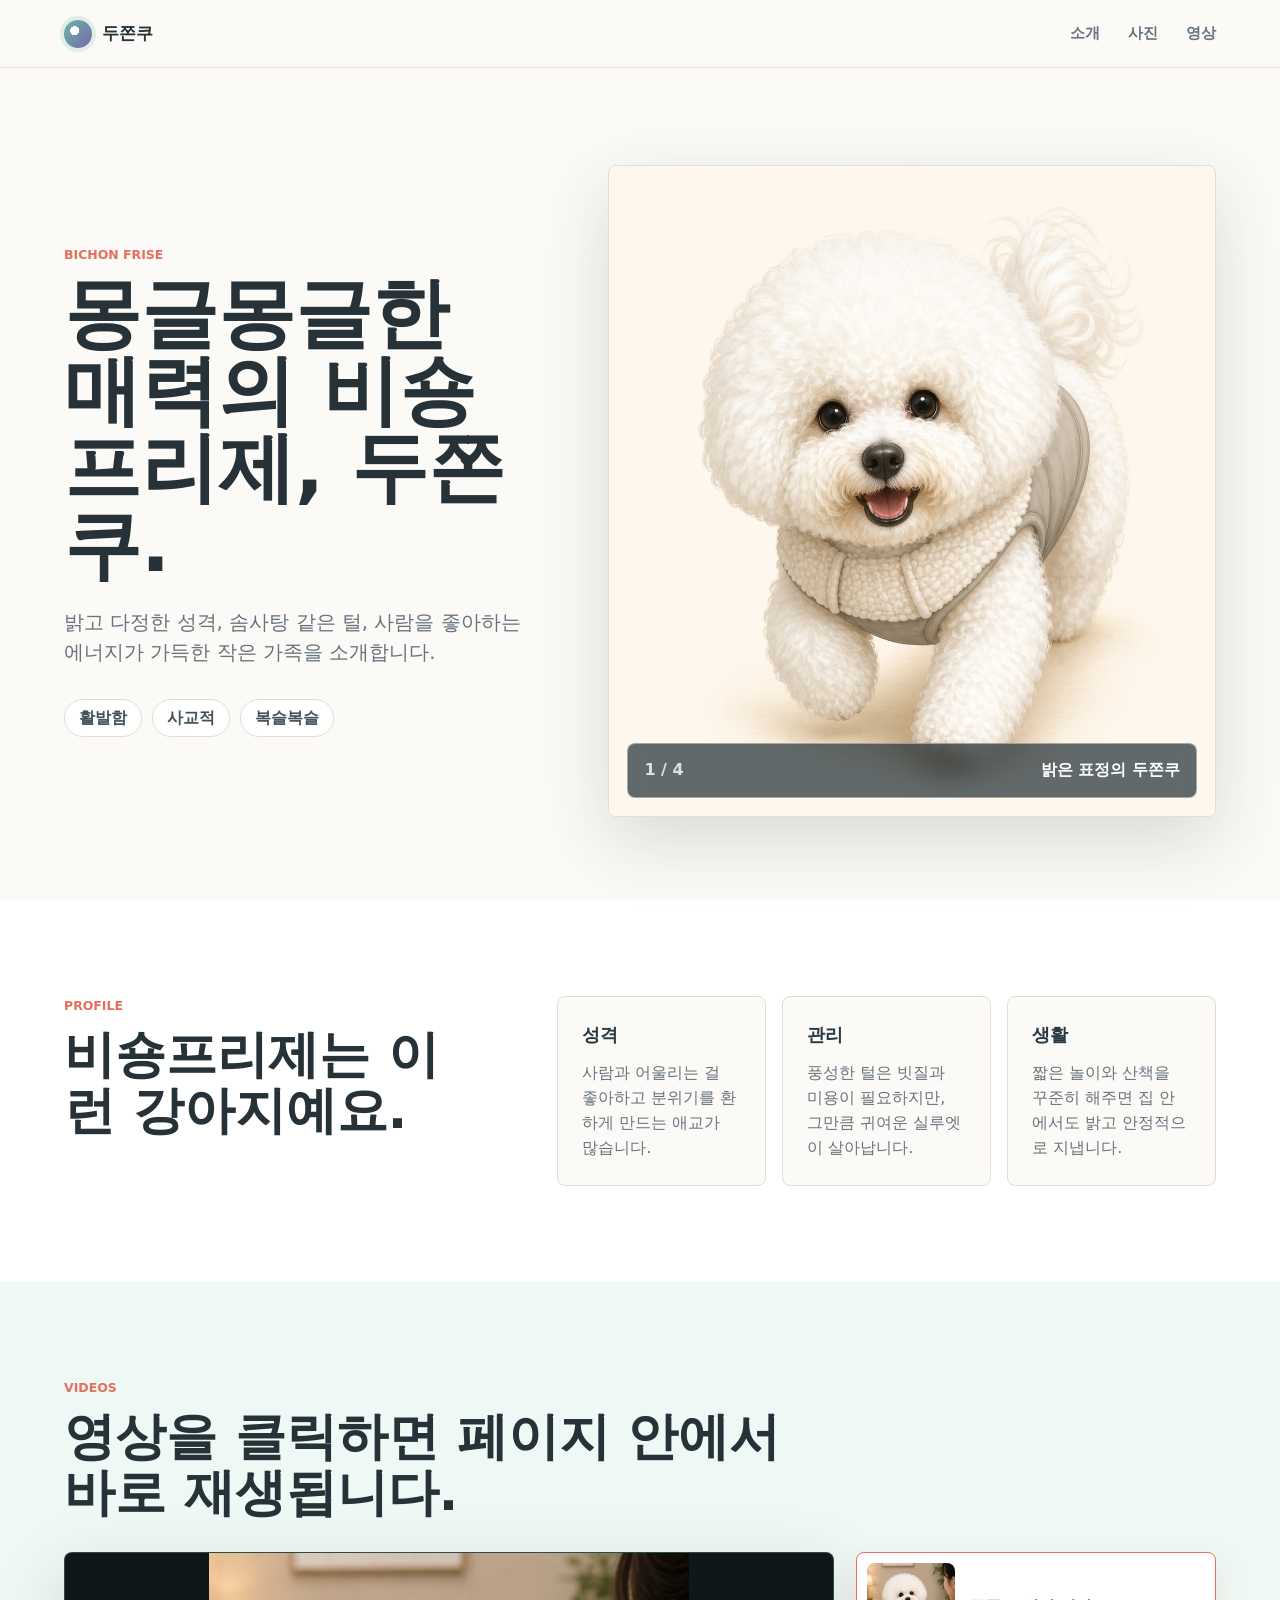
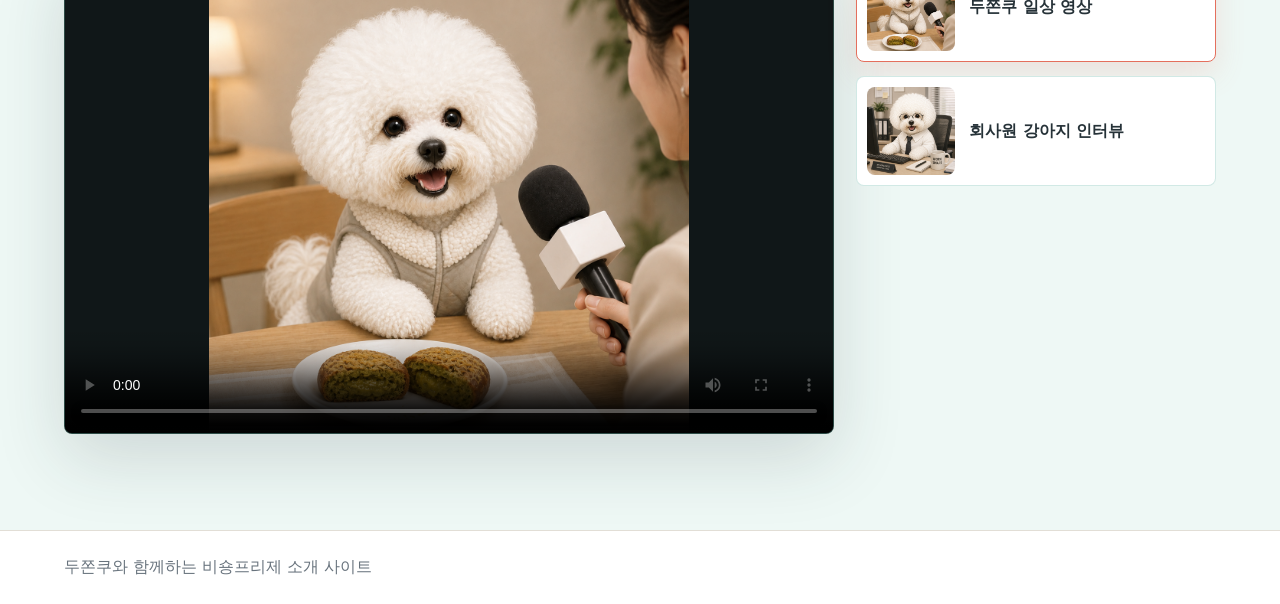
==== dog/index.html @ 3d0ca7e3 "Add Bichon Frise dog site" ====
<!doctype html>
<html lang="ko">
  <head>
    <meta charset="utf-8">
    <meta name="viewport" content="width=device-width, initial-scale=1">
    <title>비숑프리제 두쫀쿠 소개</title>
    <link rel="stylesheet" href="styles.css">
  </head>
  <body>
    <header class="site-header">
      <a class="brand" href="#home" aria-label="두쫀쿠 홈">
        <span class="brand-dot" aria-hidden="true"></span>
        두쫀쿠
      </a>
      <nav class="nav" aria-label="주요 메뉴">
        <a href="#profile">소개</a>
        <a href="#gallery">사진</a>
        <a href="#videos">영상</a>
      </nav>
    </header>

    <main id="home">
      <section class="hero">
        <div class="hero-copy">
          <p class="eyebrow">Bichon Frise</p>
          <h1>몽글몽글한 매력의 비숑프리제, 두쫀쿠.</h1>
          <p class="intro">
            밝고 다정한 성격, 솜사탕 같은 털, 사람을 좋아하는 에너지가 가득한 작은 가족을 소개합니다.
          </p>
          <div class="quick-facts" aria-label="비숑프리제 특징">
            <span>활발함</span>
            <span>사교적</span>
            <span>복슬복슬</span>
          </div>
        </div>

        <section class="slideshow" id="gallery" aria-label="사진 자동 슬라이드">
          <img id="slide-image" src="picture/KakaoTalk_20260519_180135559.png" alt="비숑프리제 두쫀쿠 사진">
          <div class="slide-caption">
            <span id="slide-count">1 / 4</span>
            <strong id="slide-title">밝은 표정의 두쫀쿠</strong>
          </div>
        </section>
      </section>

      <section class="section profile" id="profile">
        <div>
          <p class="eyebrow">Profile</p>
          <h2>비숑프리제는 이런 강아지예요.</h2>
        </div>
        <div class="profile-grid">
          <article>
            <h3>성격</h3>
            <p>사람과 어울리는 걸 좋아하고 분위기를 환하게 만드는 애교가 많습니다.</p>
          </article>
          <article>
            <h3>관리</h3>
            <p>풍성한 털은 빗질과 미용이 필요하지만, 그만큼 귀여운 실루엣이 살아납니다.</p>
          </article>
          <article>
            <h3>생활</h3>
            <p>짧은 놀이와 산책을 꾸준히 해주면 집 안에서도 밝고 안정적으로 지냅니다.</p>
          </article>
        </div>
      </section>

      <section class="section videos" id="videos">
        <div class="section-heading">
          <p class="eyebrow">Videos</p>
          <h2>영상을 클릭하면 페이지 안에서 바로 재생됩니다.</h2>
        </div>

        <div class="video-layout">
          <div class="video-player">
            <video id="main-video" controls preload="metadata" poster="picture/두쫀쿠.png">
              <source src="picture/두쫀쿠1.mp4" type="video/mp4">
              브라우저가 동영상 재생을 지원하지 않습니다.
            </video>
          </div>

          <div class="video-list" aria-label="영상 목록">
            <button class="video-card active" type="button" data-video="picture/두쫀쿠1.mp4" data-poster="picture/두쫀쿠.png">
              <img src="picture/두쫀쿠.png" alt="두쫀쿠 영상 미리보기">
              <span>두쫀쿠 일상 영상</span>
            </button>
            <button class="video-card" type="button" data-video="picture/회사원강아지인터뷰.mp4" data-poster="picture/회사원강아지.png">
              <img src="picture/회사원강아지.png" alt="회사원 강아지 인터뷰 영상 미리보기">
              <span>회사원 강아지 인터뷰</span>
            </button>
          </div>
        </div>
      </section>
    </main>

    <footer class="footer">
      <p>두쫀쿠와 함께하는 비숑프리제 소개 사이트</p>
    </footer>

    <script src="script.js"></script>
  </body>
</html>
---- dog/styles.css ----
:root {
  color-scheme: light;
  --ink: #263238;
  --muted: #68737d;
  --paper: #fbfaf7;
  --panel: #ffffff;
  --line: #e2ded6;
  --mint: #69b7a8;
  --coral: #e46f5d;
  --plum: #7868a6;
  --sun: #f7c85f;
  --shadow: 0 24px 70px rgba(38, 50, 56, 0.16);
}

* {
  box-sizing: border-box;
}

html {
  scroll-behavior: smooth;
}

body {
  margin: 0;
  background: var(--paper);
  color: var(--ink);
  font-family: "Segoe UI", system-ui, -apple-system, BlinkMacSystemFont, sans-serif;
  line-height: 1.55;
}

a {
  color: inherit;
  text-decoration: none;
}

button,
video {
  font: inherit;
}

.site-header {
  position: sticky;
  top: 0;
  z-index: 20;
  display: flex;
  align-items: center;
  justify-content: space-between;
  gap: 20px;
  min-height: 68px;
  padding: 16px clamp(18px, 5vw, 76px);
  border-bottom: 1px solid rgba(226, 222, 214, 0.86);
  background: rgba(251, 250, 247, 0.92);
  backdrop-filter: blur(14px);
}

.brand {
  display: inline-flex;
  align-items: center;
  gap: 10px;
  font-size: 1.05rem;
  font-weight: 900;
}

.brand-dot {
  width: 28px;
  height: 28px;
  border-radius: 50%;
  background:
    radial-gradient(circle at 38% 38%, #ffffff 0 18%, transparent 19%),
    linear-gradient(135deg, var(--mint), var(--plum));
  box-shadow: 0 0 0 4px rgba(105, 183, 168, 0.18);
}

.nav {
  display: flex;
  align-items: center;
  gap: clamp(14px, 3vw, 28px);
  color: var(--muted);
  font-size: 0.95rem;
  font-weight: 800;
}

.nav a:hover {
  color: var(--coral);
}

.hero {
  min-height: calc(100vh - 68px);
  display: grid;
  grid-template-columns: minmax(0, 0.86fr) minmax(340px, 1.14fr);
  align-items: center;
  gap: clamp(32px, 7vw, 86px);
  padding: clamp(42px, 8vw, 92px) clamp(18px, 5vw, 76px) clamp(36px, 7vw, 78px);
}

.hero-copy {
  max-width: 680px;
}

.eyebrow {
  margin: 0 0 12px;
  color: var(--coral);
  font-size: 0.78rem;
  font-weight: 900;
  letter-spacing: 0;
  text-transform: uppercase;
}

h1,
h2,
h3,
p {
  overflow-wrap: anywhere;
}

h1 {
  margin: 0;
  font-size: clamp(2.7rem, 6vw, 5.8rem);
  line-height: 1;
  letter-spacing: 0;
}

.intro {
  max-width: 590px;
  margin: 24px 0 0;
  color: var(--muted);
  font-size: clamp(1.06rem, 2vw, 1.24rem);
}

.quick-facts {
  display: flex;
  flex-wrap: wrap;
  gap: 10px;
  margin-top: 30px;
}

.quick-facts span {
  display: inline-flex;
  align-items: center;
  min-height: 38px;
  padding: 0 14px;
  border: 1px solid var(--line);
  border-radius: 999px;
  background: #ffffff;
  color: #41515a;
  font-weight: 900;
}

.slideshow {
  position: relative;
  min-height: min(64vw, 650px);
  border: 1px solid var(--line);
  border-radius: 8px;
  background: var(--panel);
  box-shadow: var(--shadow);
  overflow: hidden;
}

.slideshow img {
  width: 100%;
  height: 100%;
  min-height: min(64vw, 650px);
  display: block;
  object-fit: cover;
  transition: opacity 360ms ease;
}

.slideshow img.is-fading {
  opacity: 0.18;
}

.slide-caption {
  position: absolute;
  left: 18px;
  right: 18px;
  bottom: 18px;
  display: flex;
  align-items: center;
  justify-content: space-between;
  gap: 12px;
  padding: 14px 16px;
  border: 1px solid rgba(255, 255, 255, 0.42);
  border-radius: 8px;
  background: rgba(38, 50, 56, 0.72);
  color: #ffffff;
  backdrop-filter: blur(10px);
}

.slide-caption span {
  color: rgba(255, 255, 255, 0.8);
  font-weight: 800;
}

.slide-caption strong {
  text-align: right;
}

.section {
  padding: clamp(56px, 8vw, 96px) clamp(18px, 5vw, 76px);
}

.profile {
  display: grid;
  grid-template-columns: minmax(0, 0.78fr) minmax(320px, 1.22fr);
  gap: clamp(28px, 6vw, 72px);
  align-items: start;
  background: #ffffff;
}

h2 {
  margin: 0;
  font-size: clamp(2rem, 4vw, 3.45rem);
  line-height: 1.08;
  letter-spacing: 0;
}

.profile-grid {
  display: grid;
  grid-template-columns: repeat(3, minmax(0, 1fr));
  gap: 16px;
}

.profile-grid article {
  min-height: 190px;
  padding: 24px;
  border: 1px solid var(--line);
  border-radius: 8px;
  background: var(--paper);
}

.profile-grid h3 {
  margin: 0;
  color: #293942;
  font-size: 1.14rem;
}

.profile-grid p {
  margin: 12px 0 0;
  color: var(--muted);
}

.videos {
  background: #eef8f5;
}

.section-heading {
  max-width: 780px;
}

.video-layout {
  display: grid;
  grid-template-columns: minmax(0, 1fr) minmax(260px, 360px);
  gap: 22px;
  align-items: start;
  margin-top: 32px;
}

.video-player {
  border: 1px solid rgba(105, 183, 168, 0.32);
  border-radius: 8px;
  background: #101718;
  box-shadow: var(--shadow);
  overflow: hidden;
}

.video-player video {
  width: 100%;
  aspect-ratio: 16 / 10;
  display: block;
  background: #101718;
  object-fit: contain;
}

.video-list {
  display: grid;
  gap: 14px;
}

.video-card {
  display: grid;
  grid-template-columns: 88px 1fr;
  align-items: center;
  gap: 14px;
  width: 100%;
  padding: 10px;
  border: 1px solid rgba(105, 183, 168, 0.3);
  border-radius: 8px;
  background: #ffffff;
  color: var(--ink);
  cursor: pointer;
  text-align: left;
  font-weight: 900;
}

.video-card:hover,
.video-card.active {
  border-color: var(--coral);
  box-shadow: 0 12px 30px rgba(228, 111, 93, 0.16);
}

.video-card img {
  width: 88px;
  aspect-ratio: 1;
  border-radius: 8px;
  object-fit: cover;
}

.footer {
  padding: 24px clamp(18px, 5vw, 76px);
  border-top: 1px solid var(--line);
  background: #ffffff;
  color: var(--muted);
}

.footer p {
  margin: 0;
}

@media (max-width: 960px) {
  .hero,
  .profile,
  .video-layout {
    grid-template-columns: 1fr;
  }

  .hero {
    min-height: auto;
  }

  .profile-grid {
    grid-template-columns: 1fr;
  }
}

@media (max-width: 560px) {
  .site-header {
    position: static;
    align-items: flex-start;
    flex-direction: column;
  }

  .nav {
    width: 100%;
    justify-content: space-between;
  }

  .slide-caption {
    align-items: flex-start;
    flex-direction: column;
  }

  .slide-caption strong {
    text-align: left;
  }

  .video-card {
    grid-template-columns: 72px 1fr;
  }

  .video-card img {
    width: 72px;
  }
}
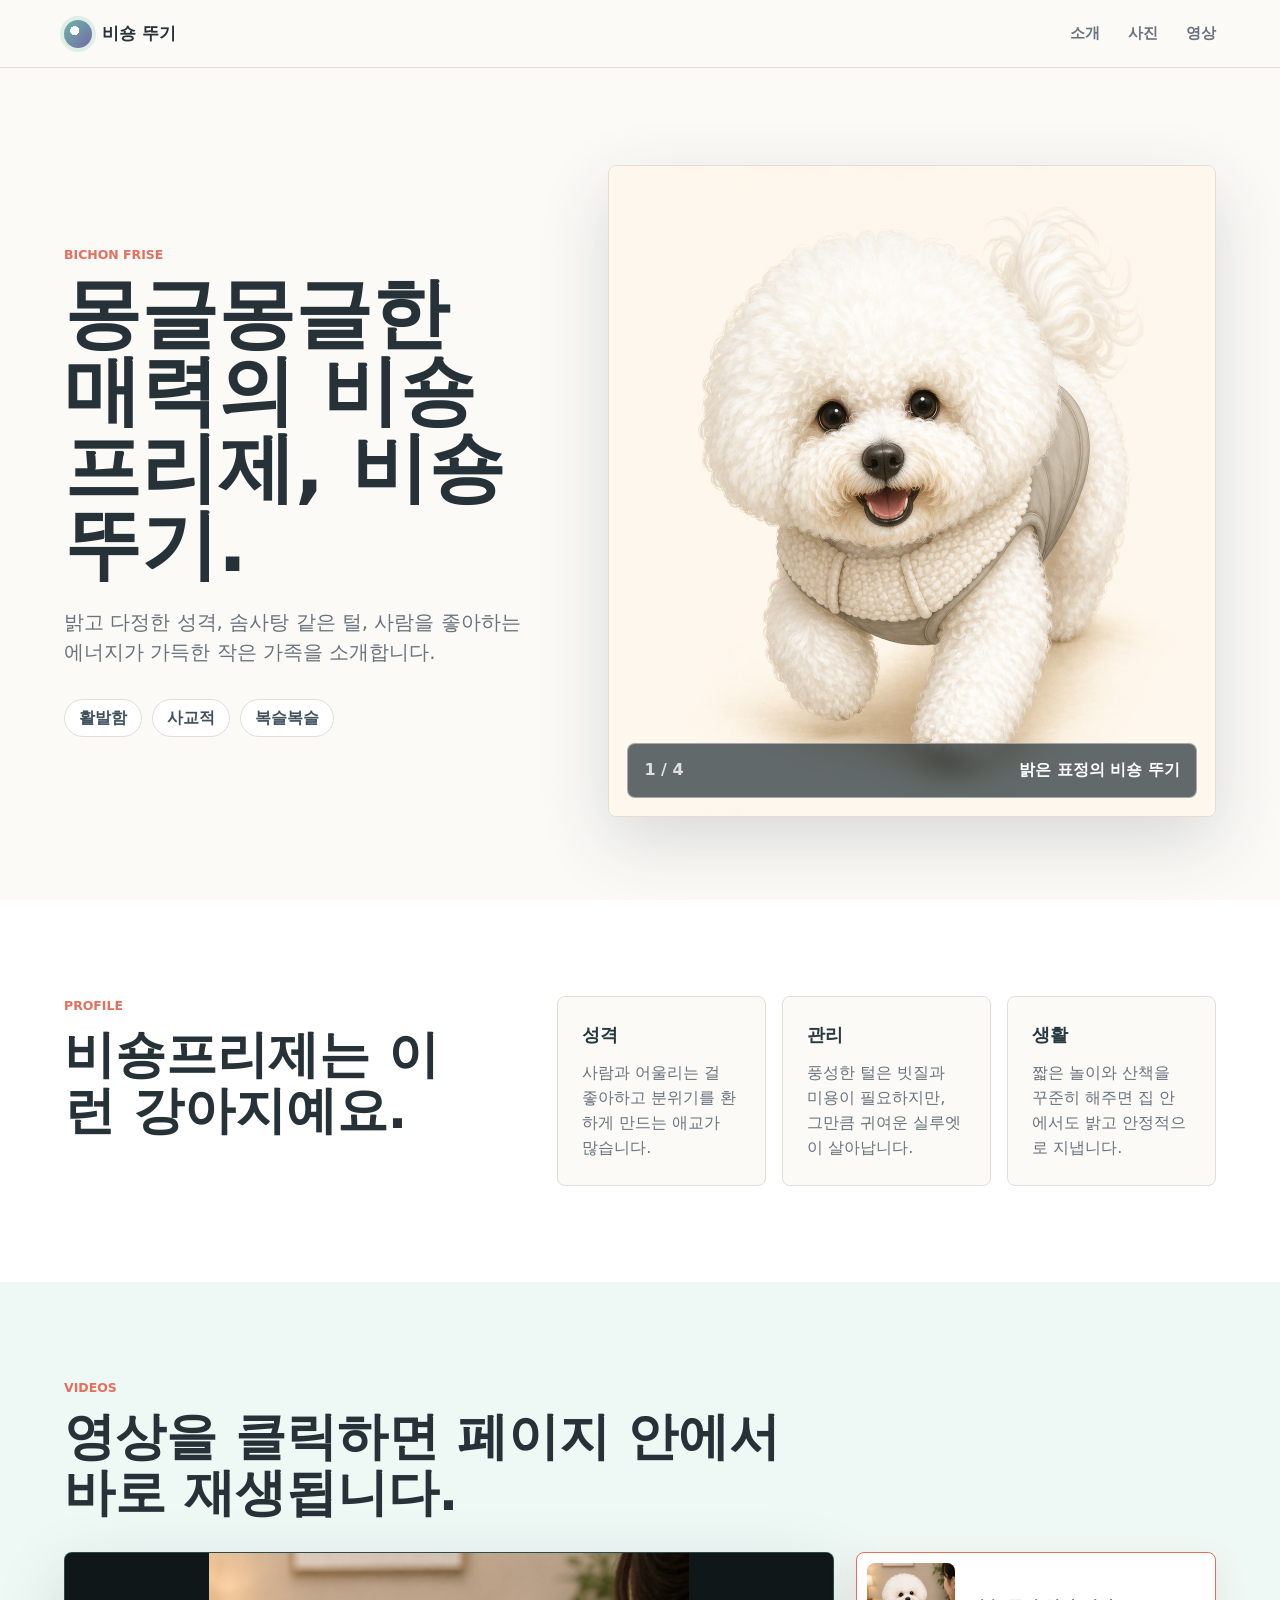
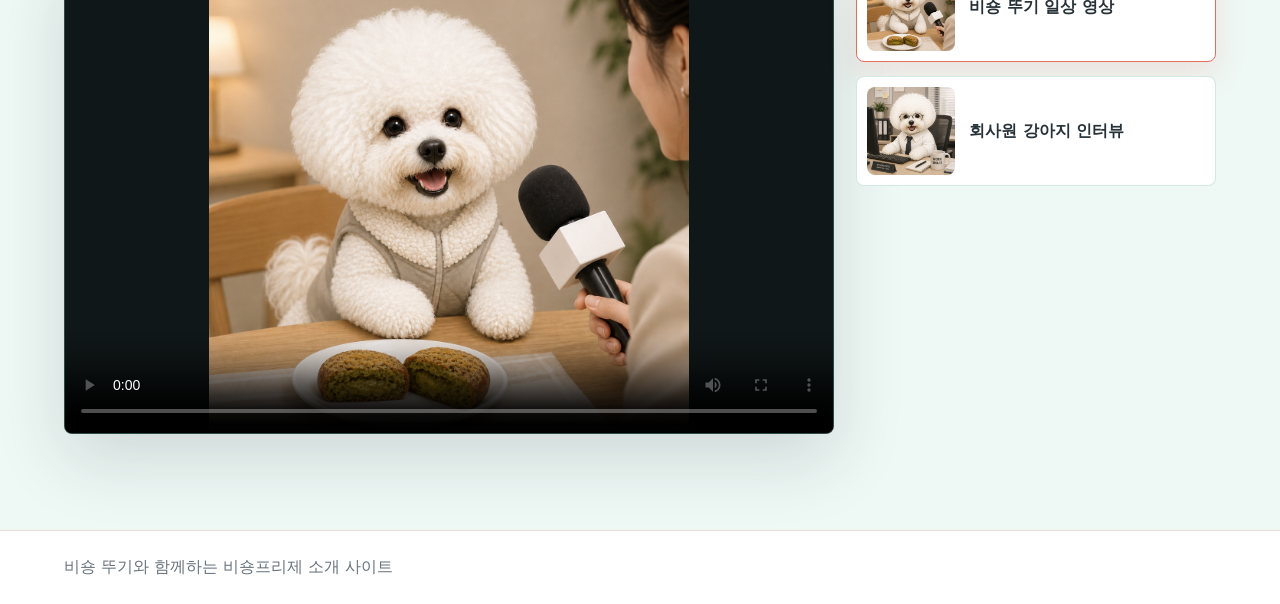
==== commit cf31a298: "Rename dog site title to Bichon Ttugi" ====
--- a/dog/index.html
+++ b/dog/index.html
@@ -3,14 +3,14 @@
   <head>
     <meta charset="utf-8">
     <meta name="viewport" content="width=device-width, initial-scale=1">
-    <title>비숑프리제 두쫀쿠 소개</title>
+    <title>비숑 뚜기 소개</title>
     <link rel="stylesheet" href="styles.css">
   </head>
   <body>
     <header class="site-header">
-      <a class="brand" href="#home" aria-label="두쫀쿠 홈">
+      <a class="brand" href="#home" aria-label="비숑 뚜기 홈">
         <span class="brand-dot" aria-hidden="true"></span>
-        두쫀쿠
+        비숑 뚜기
       </a>
       <nav class="nav" aria-label="주요 메뉴">
         <a href="#profile">소개</a>
@@ -23,7 +23,7 @@
       <section class="hero">
         <div class="hero-copy">
           <p class="eyebrow">Bichon Frise</p>
-          <h1>몽글몽글한 매력의 비숑프리제, 두쫀쿠.</h1>
+          <h1>몽글몽글한 매력의 비숑프리제, 비숑 뚜기.</h1>
           <p class="intro">
             밝고 다정한 성격, 솜사탕 같은 털, 사람을 좋아하는 에너지가 가득한 작은 가족을 소개합니다.
           </p>
@@ -35,10 +35,10 @@
         </div>
 
         <section class="slideshow" id="gallery" aria-label="사진 자동 슬라이드">
-          <img id="slide-image" src="picture/KakaoTalk_20260519_180135559.png" alt="비숑프리제 두쫀쿠 사진">
+          <img id="slide-image" src="picture/KakaoTalk_20260519_180135559.png" alt="비숑 뚜기 사진">
           <div class="slide-caption">
             <span id="slide-count">1 / 4</span>
-            <strong id="slide-title">밝은 표정의 두쫀쿠</strong>
+            <strong id="slide-title">밝은 표정의 비숑 뚜기</strong>
           </div>
         </section>
       </section>
@@ -80,8 +80,8 @@
 
           <div class="video-list" aria-label="영상 목록">
             <button class="video-card active" type="button" data-video="picture/두쫀쿠1.mp4" data-poster="picture/두쫀쿠.png">
-              <img src="picture/두쫀쿠.png" alt="두쫀쿠 영상 미리보기">
-              <span>두쫀쿠 일상 영상</span>
+              <img src="picture/두쫀쿠.png" alt="비숑 뚜기 영상 미리보기">
+              <span>비숑 뚜기 일상 영상</span>
             </button>
             <button class="video-card" type="button" data-video="picture/회사원강아지인터뷰.mp4" data-poster="picture/회사원강아지.png">
               <img src="picture/회사원강아지.png" alt="회사원 강아지 인터뷰 영상 미리보기">
@@ -93,7 +93,7 @@
     </main>
 
     <footer class="footer">
-      <p>두쫀쿠와 함께하는 비숑프리제 소개 사이트</p>
+      <p>비숑 뚜기와 함께하는 비숑프리제 소개 사이트</p>
     </footer>
 
     <script src="script.js"></script>
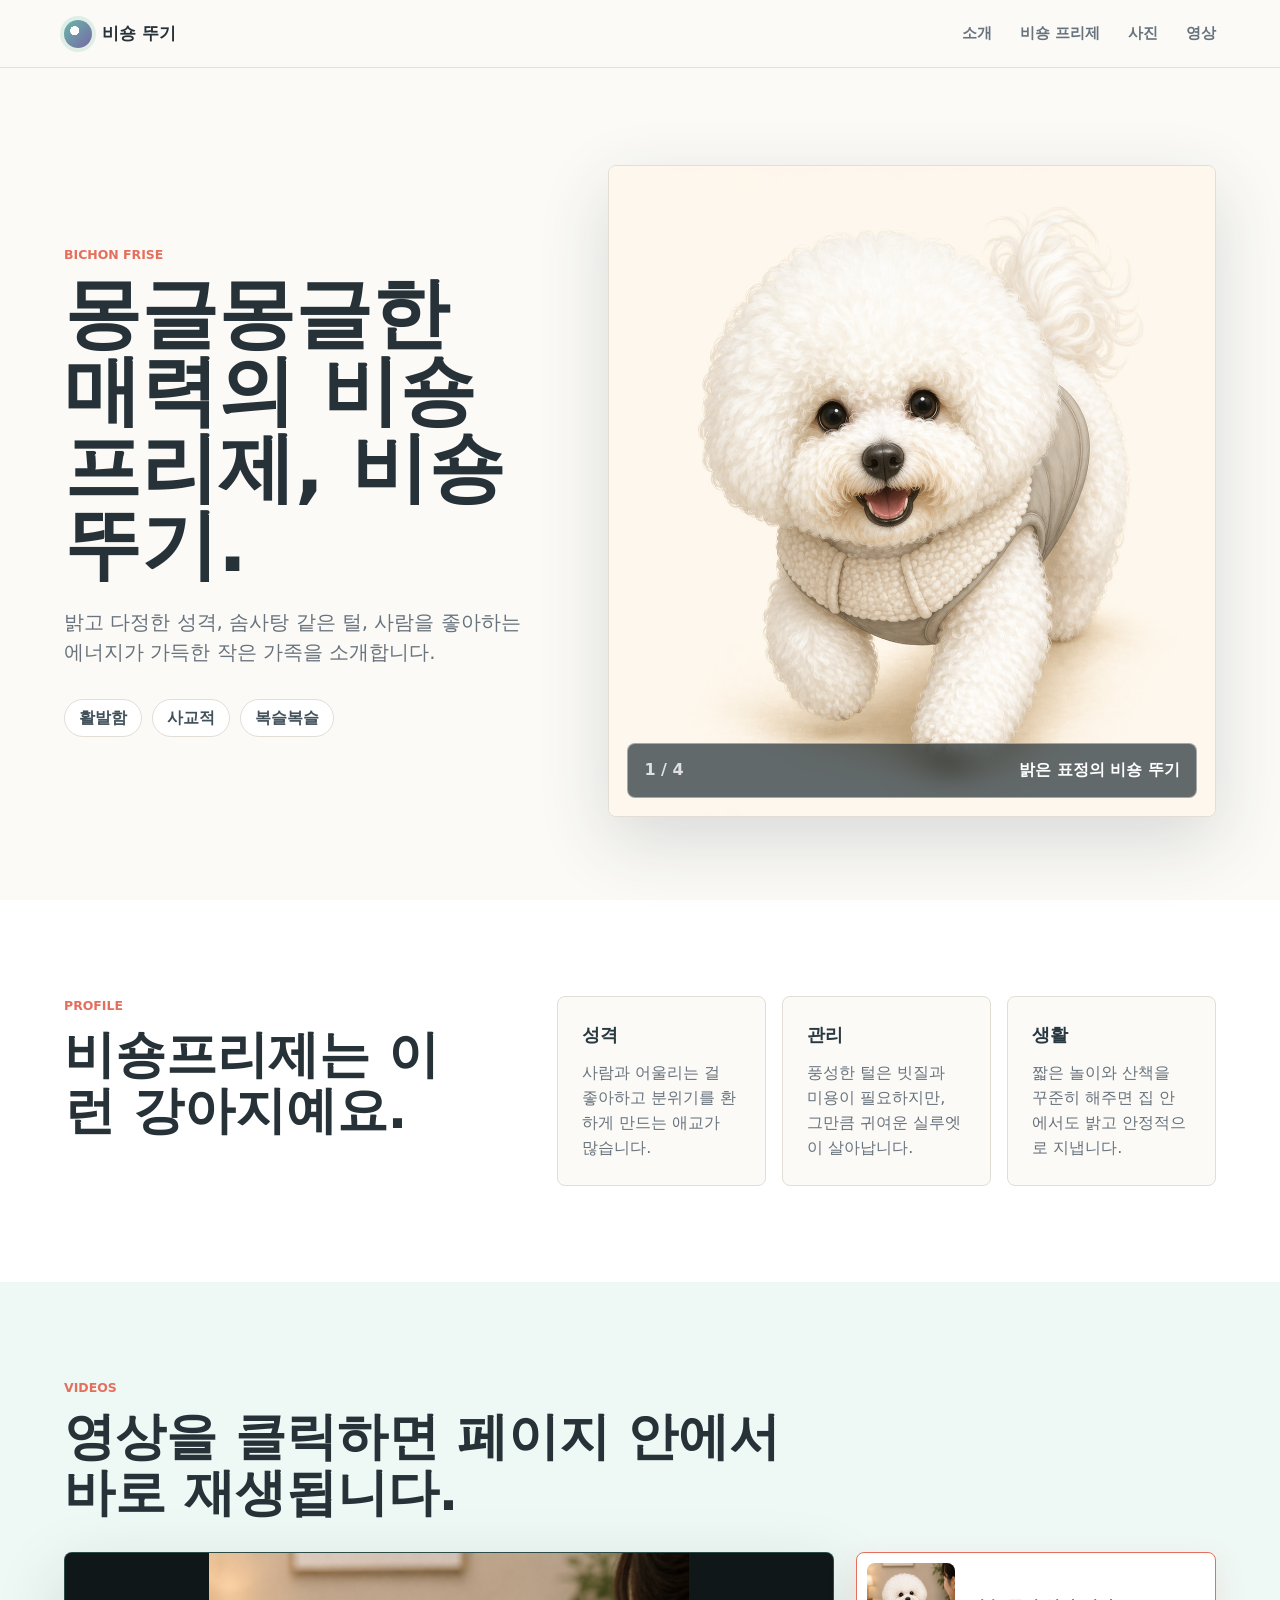
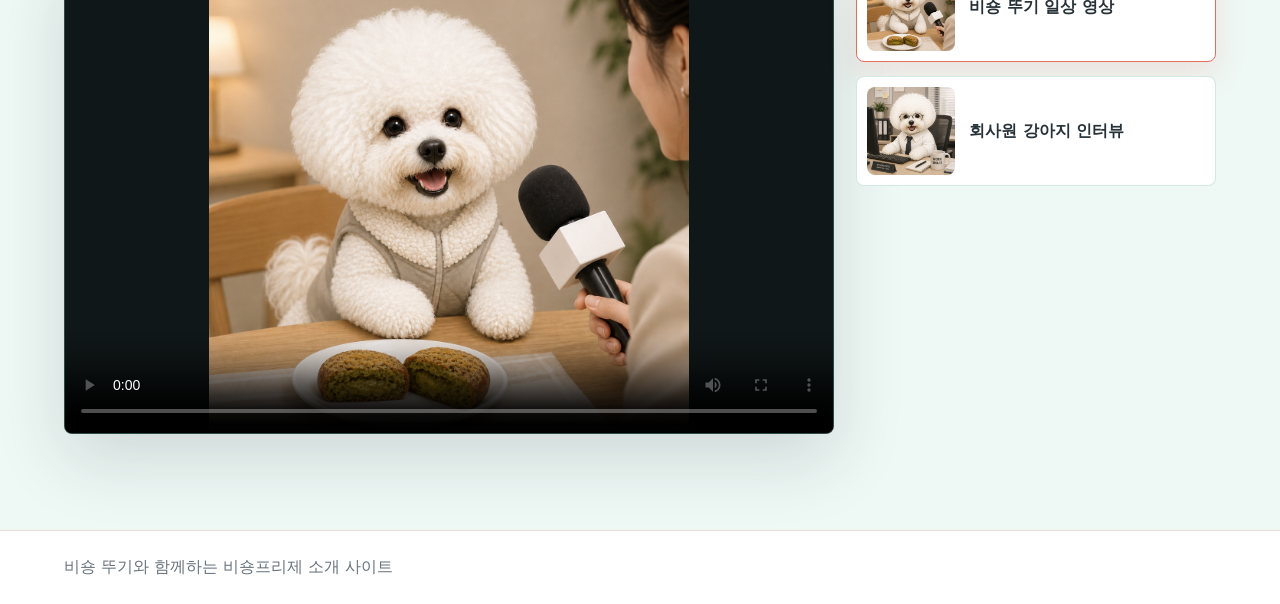
==== commit 4d662ab6: "Add Bichon Frise information page" ====
--- a/dog/index.html
+++ b/dog/index.html
@@ -14,6 +14,7 @@
       </a>
       <nav class="nav" aria-label="주요 메뉴">
         <a href="#profile">소개</a>
+        <a href="bichon.html">비숑 프리제</a>
         <a href="#gallery">사진</a>
         <a href="#videos">영상</a>
       </nav>
--- a/dog/styles.css
+++ b/dog/styles.css
@@ -84,6 +84,10 @@
   color: var(--coral);
 }
 
+.nav a.active {
+  color: var(--coral);
+}
+
 .hero {
   min-height: calc(100vh - 68px);
   display: grid;
@@ -316,18 +320,130 @@
   margin: 0;
 }
 
+.breed-hero {
+  min-height: calc(100vh - 68px);
+  display: grid;
+  grid-template-columns: minmax(0, 0.96fr) minmax(320px, 1.04fr);
+  align-items: center;
+  gap: clamp(32px, 7vw, 86px);
+  padding: clamp(42px, 8vw, 92px) clamp(18px, 5vw, 76px) clamp(36px, 7vw, 78px);
+}
+
+.breed-copy {
+  max-width: 720px;
+}
+
+.breed-hero img {
+  width: 100%;
+  min-height: min(58vw, 620px);
+  border: 1px solid var(--line);
+  border-radius: 8px;
+  object-fit: cover;
+  box-shadow: var(--shadow);
+}
+
+.breed-section {
+  background: #ffffff;
+}
+
+.timeline {
+  display: grid;
+  grid-template-columns: repeat(3, minmax(0, 1fr));
+  gap: 18px;
+  margin-top: 32px;
+}
+
+.timeline article,
+.trait-grid article,
+.care-list article {
+  border: 1px solid var(--line);
+  border-radius: 8px;
+  background: var(--panel);
+}
+
+.timeline article {
+  min-height: 220px;
+  padding: 24px;
+}
+
+.timeline span {
+  display: inline-flex;
+  align-items: center;
+  min-height: 34px;
+  padding: 0 12px;
+  border-radius: 999px;
+  background: rgba(105, 183, 168, 0.18);
+  color: #2f665e;
+  font-weight: 900;
+}
+
+.timeline p,
+.trait-grid p,
+.care-list p {
+  margin: 14px 0 0;
+  color: var(--muted);
+}
+
+.traits-section {
+  background: #eef8f5;
+}
+
+.trait-grid {
+  display: grid;
+  grid-template-columns: repeat(4, minmax(0, 1fr));
+  gap: 16px;
+  margin-top: 32px;
+}
+
+.trait-grid article {
+  min-height: 210px;
+  padding: 24px;
+}
+
+.trait-grid h3 {
+  margin: 0;
+  font-size: 1.12rem;
+}
+
+.care-section {
+  display: grid;
+  grid-template-columns: minmax(0, 0.78fr) minmax(320px, 1.22fr);
+  gap: clamp(28px, 6vw, 72px);
+  background: #ffffff;
+}
+
+.care-list {
+  display: grid;
+  gap: 14px;
+}
+
+.care-list article {
+  padding: 22px;
+  background: var(--paper);
+}
+
+.care-list strong {
+  display: block;
+  font-size: 1.08rem;
+}
+
 @media (max-width: 960px) {
   .hero,
+  .breed-hero,
   .profile,
-  .video-layout {
+  .video-layout,
+  .care-section {
     grid-template-columns: 1fr;
   }
 
-  .hero {
+  .hero,
+  .breed-hero {
     min-height: auto;
   }
 
-  .profile-grid {
+  .profile-grid,
+  .timeline,
+  .trait-grid {
     grid-template-columns: 1fr;
   }
 }
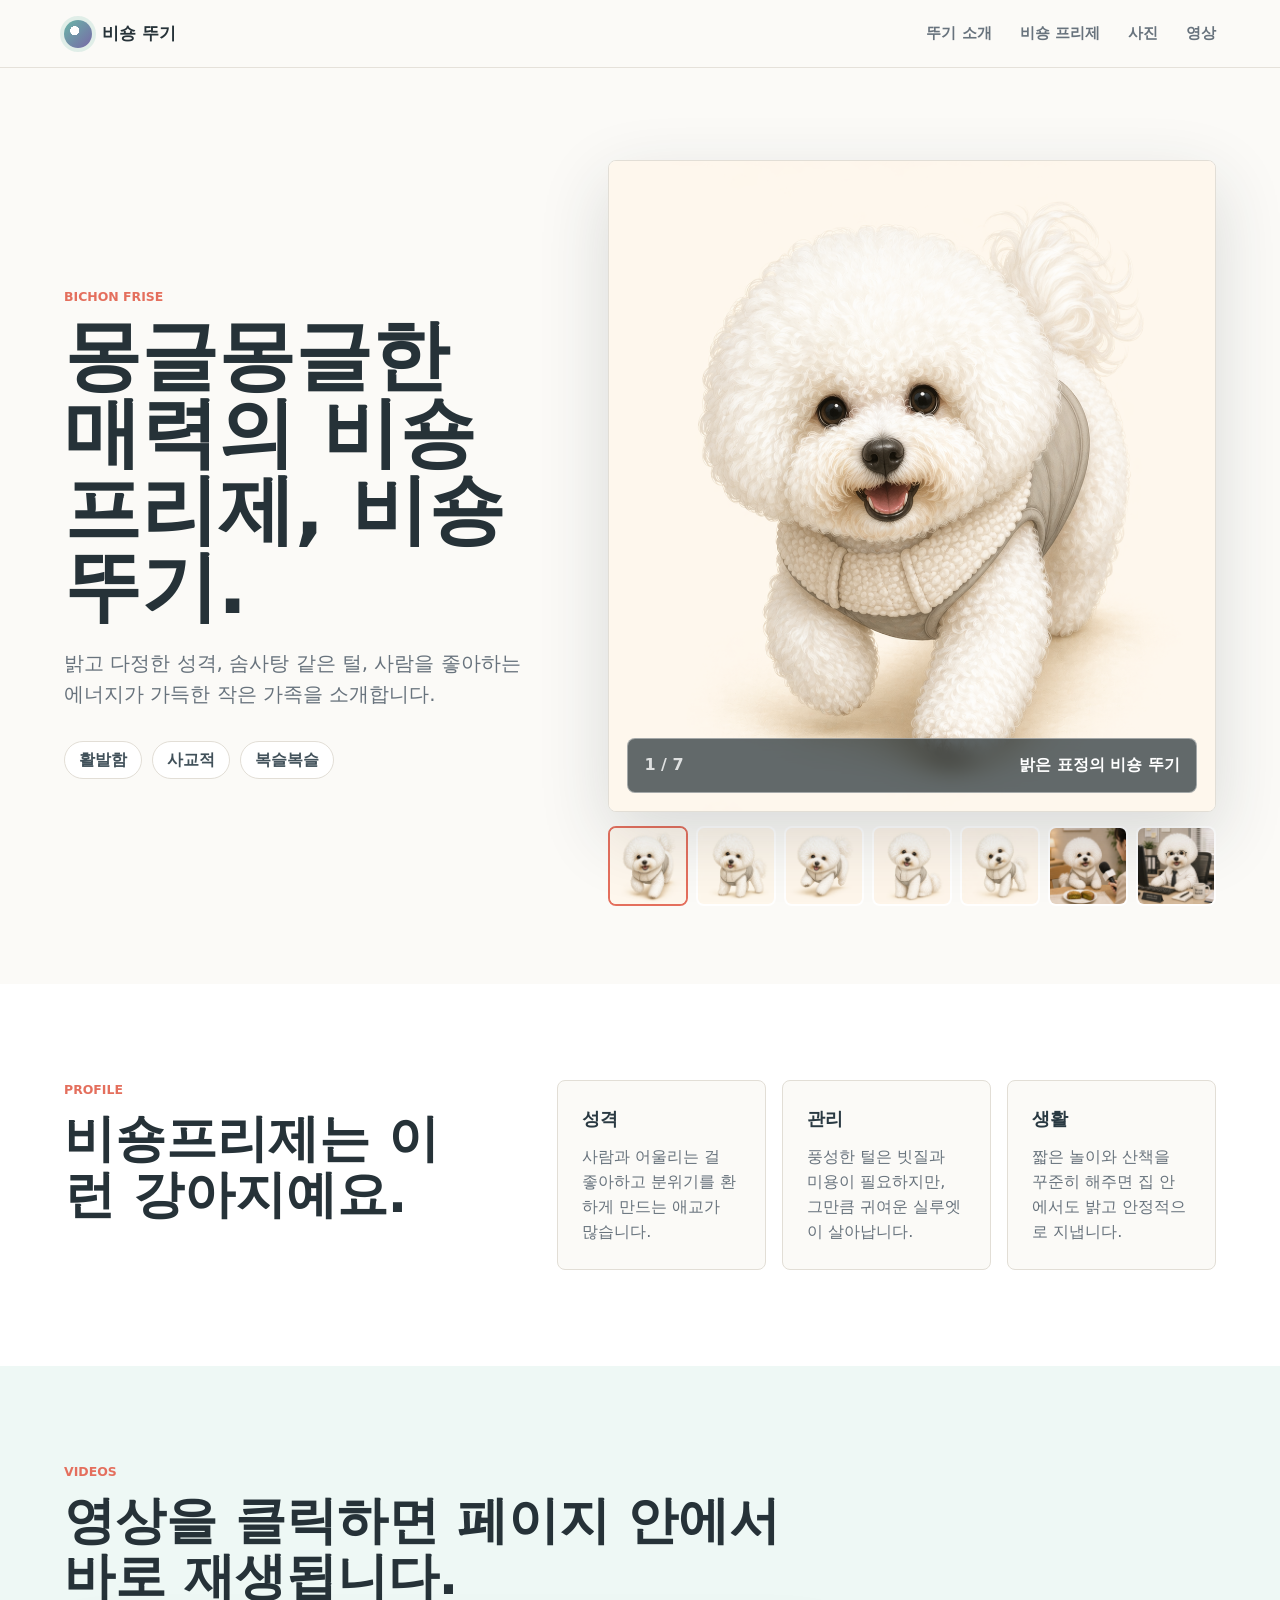
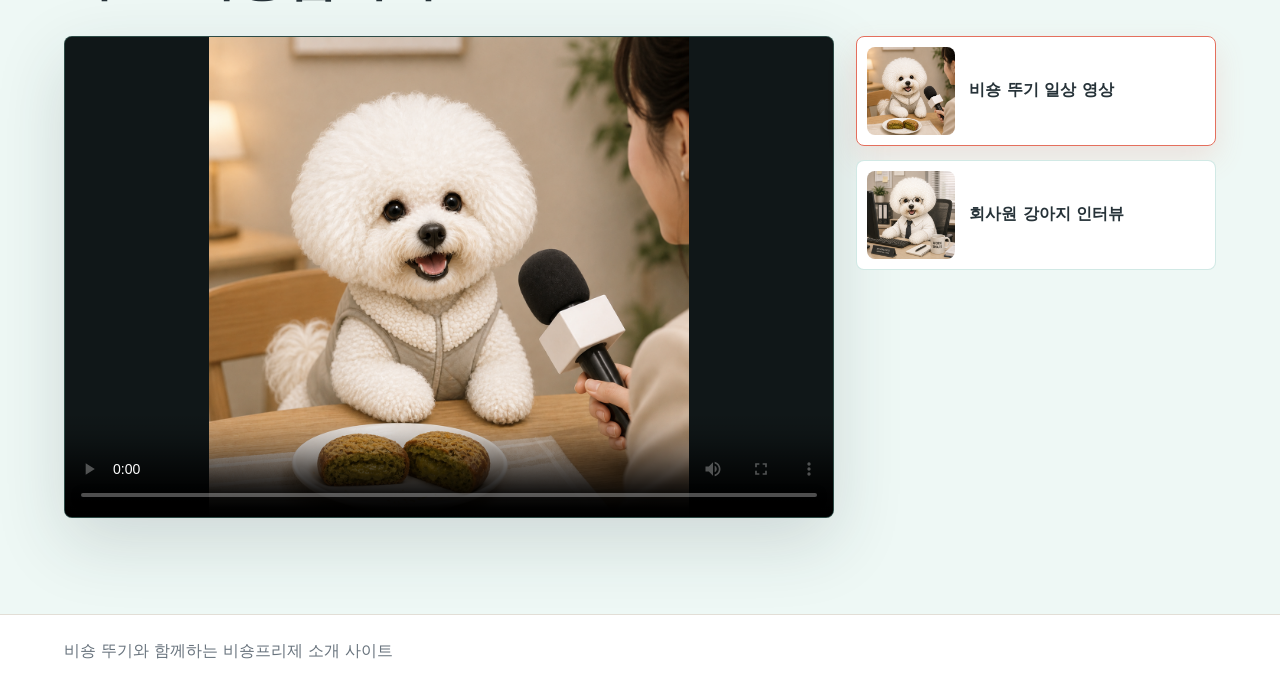
==== commit 704bc882: "Add more dog photos to gallery" ====
--- a/dog/index.html
+++ b/dog/index.html
@@ -13,7 +13,7 @@
         비숑 뚜기
       </a>
       <nav class="nav" aria-label="주요 메뉴">
-        <a href="#profile">소개</a>
+        <a href="#profile">뚜기 소개</a>
         <a href="bichon.html">비숑 프리제</a>
         <a href="#gallery">사진</a>
         <a href="#videos">영상</a>
@@ -35,11 +35,36 @@
           </div>
         </div>
 
-        <section class="slideshow" id="gallery" aria-label="사진 자동 슬라이드">
-          <img id="slide-image" src="picture/KakaoTalk_20260519_180135559.png" alt="비숑 뚜기 사진">
-          <div class="slide-caption">
-            <span id="slide-count">1 / 4</span>
-            <strong id="slide-title">밝은 표정의 비숑 뚜기</strong>
+        <section class="gallery-showcase" id="gallery" aria-label="사진 갤러리">
+          <div class="slideshow" aria-label="사진 자동 슬라이드">
+            <img id="slide-image" src="picture/KakaoTalk_20260519_180135559.png" alt="비숑 뚜기 사진">
+            <div class="slide-caption">
+              <span id="slide-count">1 / 7</span>
+              <strong id="slide-title">밝은 표정의 비숑 뚜기</strong>
+            </div>
+          </div>
+          <div class="photo-thumbs" aria-label="다른 사진 보기">
+            <button class="photo-thumb active" type="button" data-slide="0">
+              <img src="picture/KakaoTalk_20260519_180135559.png" alt="밝은 표정의 비숑 뚜기">
+            </button>
+            <button class="photo-thumb" type="button" data-slide="1">
+              <img src="picture/KakaoTalk_20260519_180140168.png" alt="포근한 비숑프리제 매력">
+            </button>
+            <button class="photo-thumb" type="button" data-slide="2">
+              <img src="picture/KakaoTalk_20260602_134010999.png" alt="새 사진 1">
+            </button>
+            <button class="photo-thumb" type="button" data-slide="3">
+              <img src="picture/KakaoTalk_20260602_134011908.png" alt="새 사진 2">
+            </button>
+            <button class="photo-thumb" type="button" data-slide="4">
+              <img src="picture/KakaoTalk_20260602_134012327.png" alt="새 사진 3">
+            </button>
+            <button class="photo-thumb" type="button" data-slide="5">
+              <img src="picture/두쫀쿠.png" alt="비숑 뚜기의 귀여운 순간">
+            </button>
+            <button class="photo-thumb" type="button" data-slide="6">
+              <img src="picture/회사원강아지.png" alt="회사원 강아지 콘셉트">
+            </button>
           </div>
         </section>
       </section>
--- a/dog/styles.css
+++ b/dog/styles.css
@@ -150,6 +150,11 @@
   font-weight: 900;
 }
 
+.gallery-showcase {
+  display: grid;
+  gap: 14px;
+}
+
 .slideshow {
   position: relative;
   min-height: min(64vw, 650px);
@@ -199,6 +204,34 @@
   text-align: right;
 }
 
+.photo-thumbs {
+  display: grid;
+  grid-template-columns: repeat(7, minmax(58px, 1fr));
+  gap: 8px;
+}
+
+.photo-thumb {
+  aspect-ratio: 1;
+  padding: 0;
+  border: 2px solid transparent;
+  border-radius: 8px;
+  background: #ffffff;
+  cursor: pointer;
+  overflow: hidden;
+}
+
+.photo-thumb:hover,
+.photo-thumb.active {
+  border-color: var(--coral);
+}
+
+.photo-thumb img {
+  width: 100%;
+  height: 100%;
+  display: block;
+  object-fit: cover;
+}
+
 .section {
   padding: clamp(56px, 8vw, 96px) clamp(18px, 5vw, 76px);
 }
@@ -476,4 +509,8 @@
   .video-card img {
     width: 72px;
   }
-}
+
+  .photo-thumbs {
+    grid-template-columns: repeat(4, minmax(58px, 1fr));
+  }
+}
